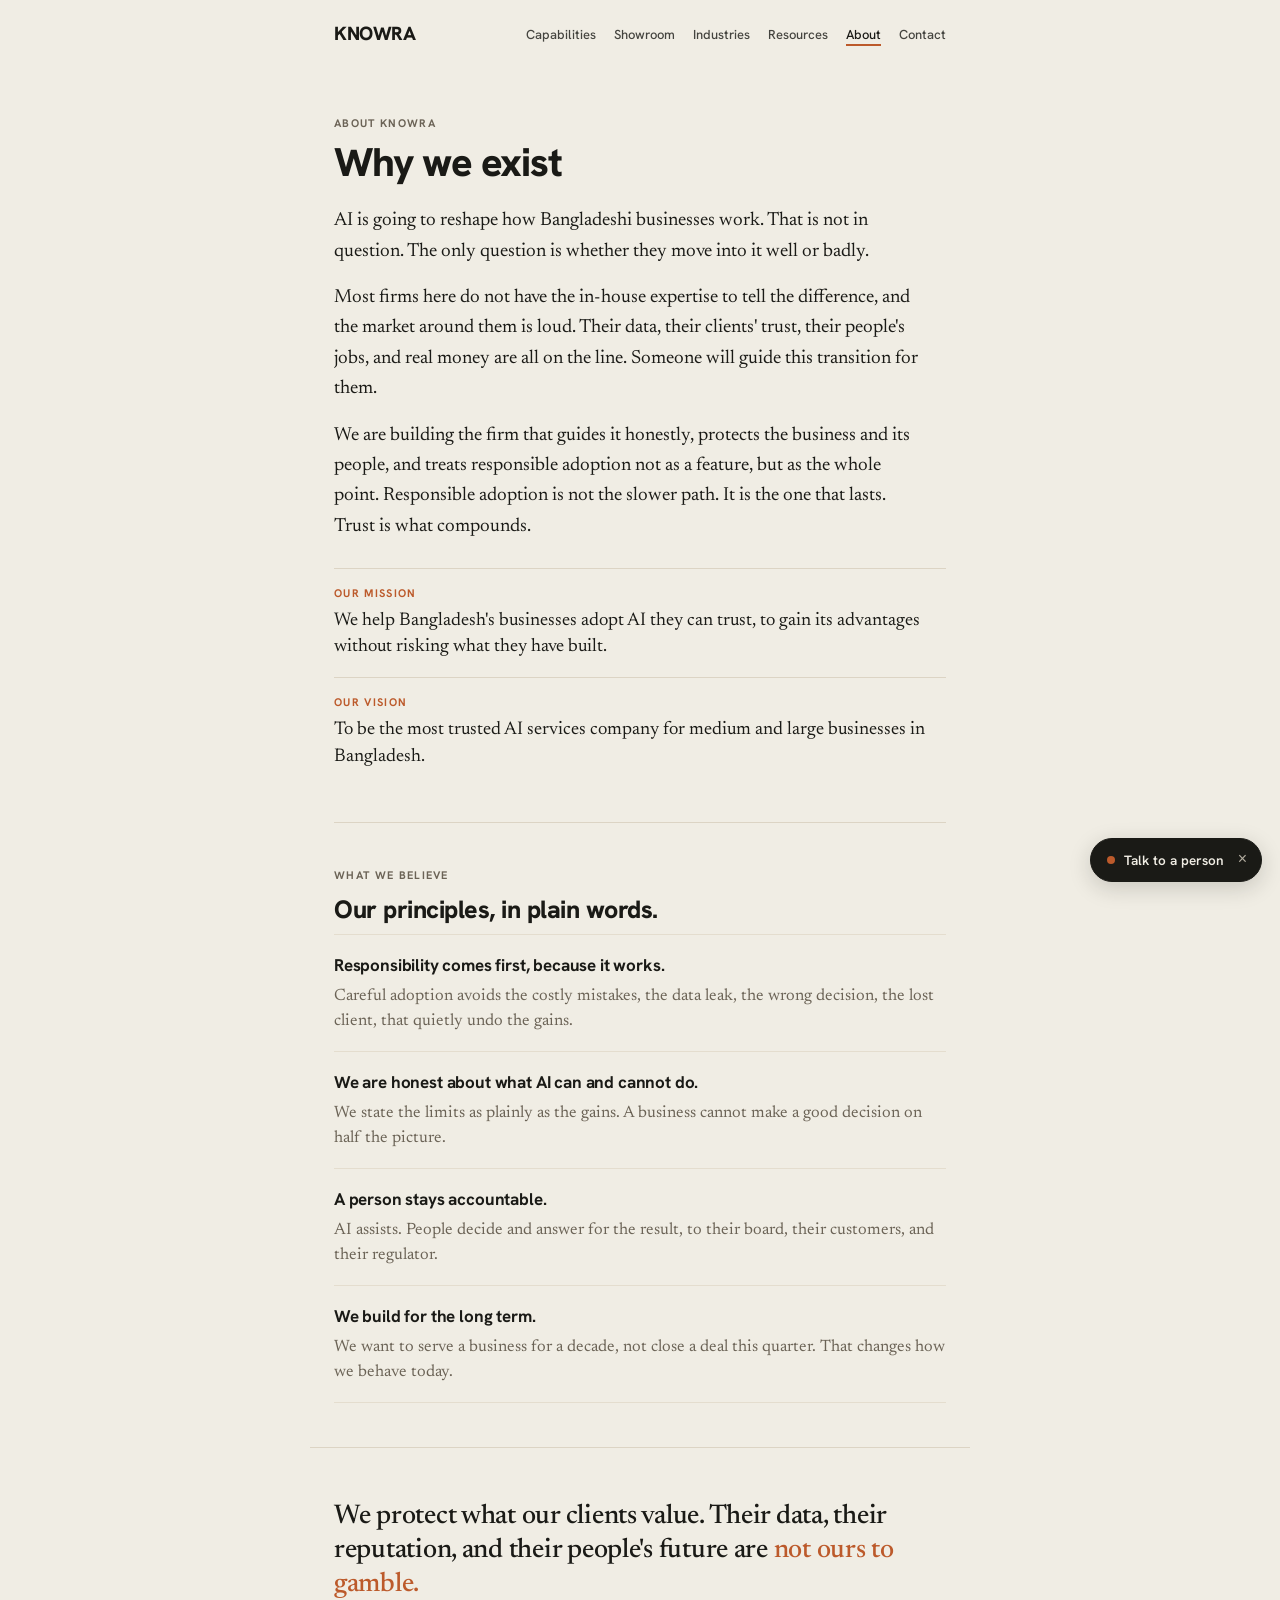
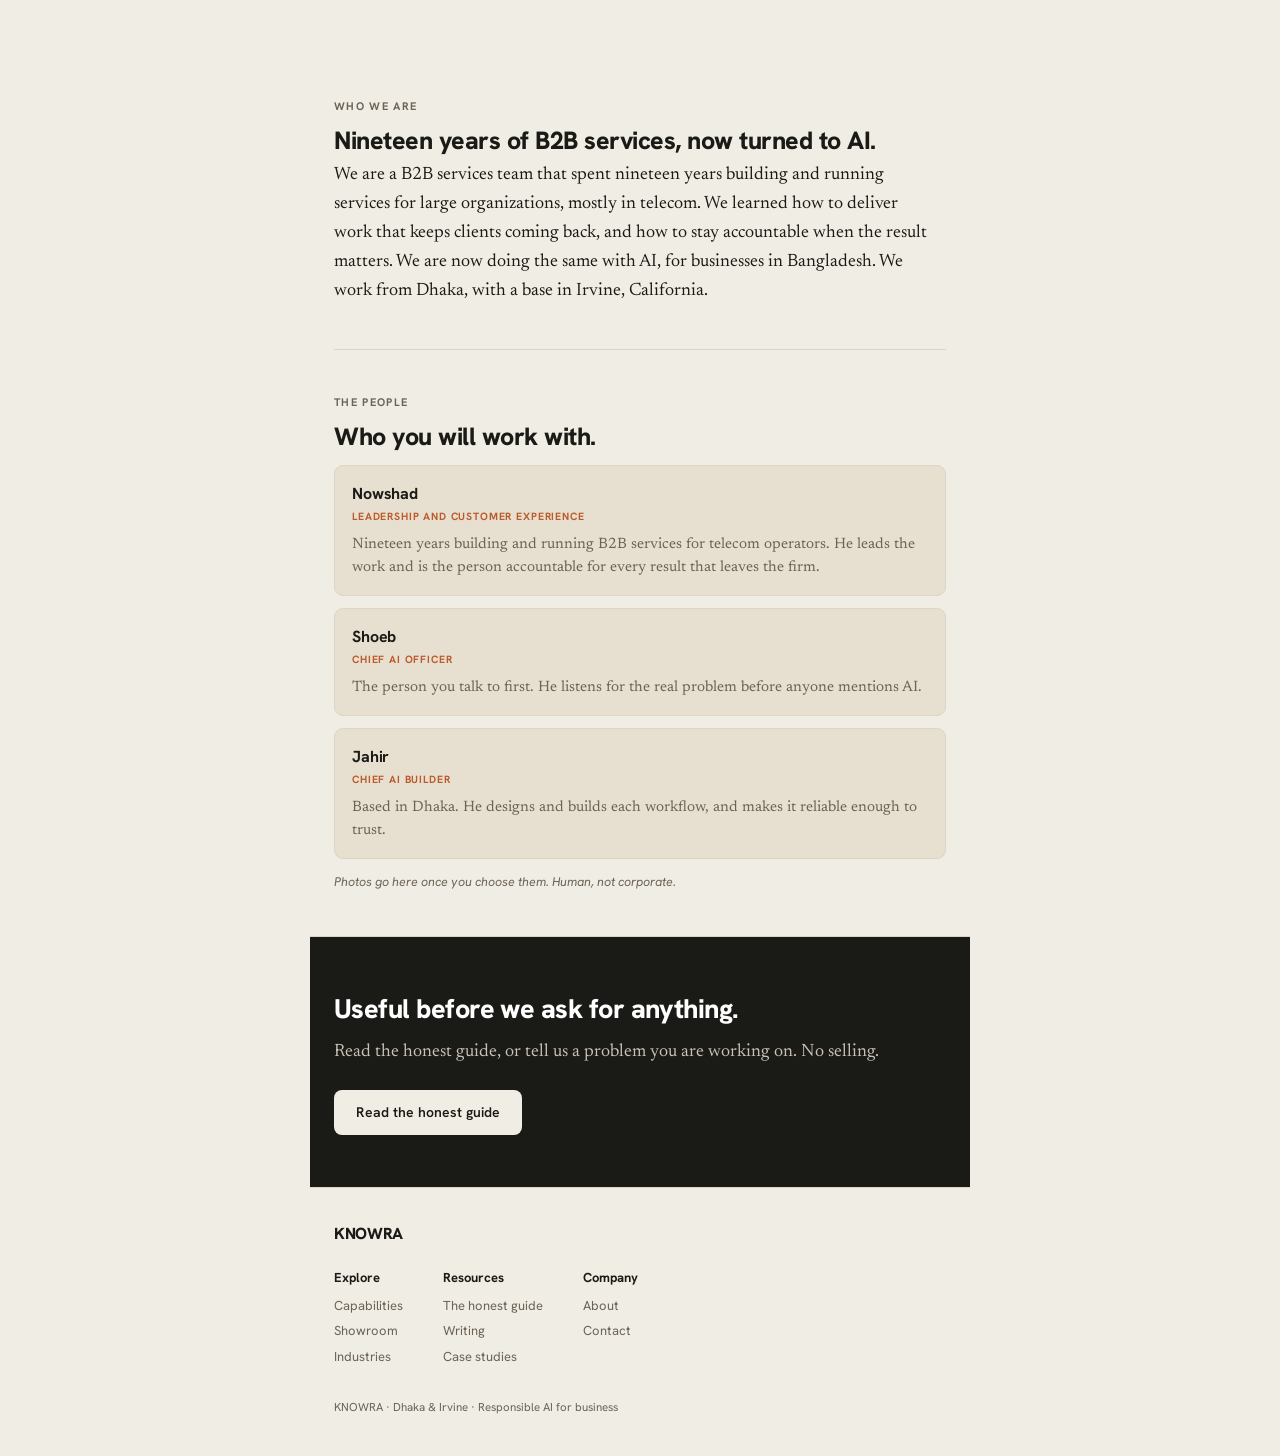
==== knowra_about.html @ c0407562 "Initial commit — KNOWRA website static files" ====
<!DOCTYPE html>
<html lang="en">
<head>
<meta charset="UTF-8">
<meta name="viewport" content="width=device-width, initial-scale=1.0">
<title>KNOWRA · About</title>
<link rel="preconnect" href="https://fonts.googleapis.com">
<link rel="preconnect" href="https://fonts.gstatic.com" crossorigin>
<link href="https://fonts.googleapis.com/css2?family=Hanken+Grotesk:wght@400;500;600;700;800&family=Newsreader:ital,opsz,wght@0,6..72,400;0,6..72,500;1,6..72,400&display=swap" rel="stylesheet">
<style>
  *,*::before,*::after{box-sizing:border-box;margin:0;padding:0}
  :root{
    --bg:#f0ede4;--ink:#1a1a16;--muted:#6b6356;--green:#1a1a16;--green-d:#1a1a16;
    --rule:#dcd4c4;--rule2:#e4ddce;--accent2:#bc5a2b;--accent:#bc5a2b;
  }
  body{font-family:'Hanken Grotesk',system-ui,sans-serif;background:var(--bg);color:var(--ink);font-size:16px;line-height:1.5;-webkit-font-smoothing:antialiased}
  .page{max-width:660px;margin:0 auto;background:var(--bg)}
  .serif{font-family:'Newsreader',Georgia,serif}
  .eyebrow{font-size:11px;font-weight:700;letter-spacing:.12em;text-transform:uppercase;color:var(--muted)}

  .nav{display:flex;align-items:center;padding:20px 24px}
  .wm{font-size:19px;font-weight:800;letter-spacing:-.02em;color:var(--ink)}
  .nav-links{margin-left:auto;display:flex;gap:18px;font-size:13px;font-weight:500;color:var(--ink)}
  .nav-links a{opacity:.8;text-decoration:none;color:var(--ink)}
  .nav-links a.cur{opacity:1;text-decoration:underline;text-decoration-color:var(--accent);text-decoration-thickness:2px;text-underline-offset:5px}

  .ahero{padding:46px 24px 36px}
  .ahero h1{font-size:40px;line-height:1.08;font-weight:800;letter-spacing:-.03em;margin:10px 0 22px}
  .ahero p{font-family:'Newsreader',Georgia,serif;font-size:19px;line-height:1.6;color:var(--ink);margin-bottom:16px;max-width:97%}

  .mv{margin-top:26px}
  .mv .row{padding:16px 0;border-top:1px solid var(--rule)}
  .mv .k{font-size:11px;font-weight:700;letter-spacing:.12em;text-transform:uppercase;color:var(--accent);margin-bottom:6px}
  .mv .v{font-family:'Newsreader',Georgia,serif;font-size:18.5px;line-height:1.45;color:var(--ink)}

  .rule{border:none;border-top:1px solid var(--rule);margin:0 24px}
  .sec{padding:44px 24px}
  .sec h2{font-size:25px;line-height:1.14;font-weight:800;letter-spacing:-.02em;margin:12px 0 6px}

  .items{margin-top:10px}
  .item{padding:18px 0;border-top:1px solid var(--rule2)}
  .item:last-child{border-bottom:1px solid var(--rule2)}
  .item h3{font-size:17px;font-weight:700;letter-spacing:-.01em;margin-bottom:5px}
  .item p{font-family:'Newsreader',Georgia,serif;font-size:16.5px;line-height:1.5;color:var(--muted)}

  .statement{padding:52px 24px;border-top:1px solid var(--rule)}
  .statement p{font-size:27px;line-height:1.26;font-weight:500;letter-spacing:-.01em;max-width:94%}
  .statement .g{color:var(--accent)}

  .whoami{font-family:'Newsreader',Georgia,serif;font-size:18px;line-height:1.6;color:var(--ink);max-width:97%}

  .people{display:flex;flex-direction:column;gap:12px;margin-top:14px}
  .pcard{border:1px solid var(--rule);border-radius:9px;padding:16px 17px;background:#e7e0d1}
  .pcard .pname{font-size:16px;font-weight:700;letter-spacing:-.01em}
  .pcard .prole{font-size:10.5px;font-weight:700;letter-spacing:.08em;text-transform:uppercase;color:var(--accent);margin:3px 0 9px}
  .pcard .pbio{font-family:'Newsreader',Georgia,serif;font-size:15px;line-height:1.5;color:var(--muted)}
  .pnote{font-size:12.5px;font-style:italic;color:var(--muted);margin-top:14px}

  .cta{padding:52px 24px;background:var(--ink);color:#f0ede4;text-align:left;border-top:1px solid var(--rule)}
  .cta h2{font-size:27px;font-weight:800;letter-spacing:-.02em;color:#fff;margin-bottom:10px}
  .cta p{font-family:'Newsreader',Georgia,serif;font-size:18px;color:#c9c2b5;margin-bottom:24px}
  .btn{font-size:14px;font-weight:600;padding:12px 22px;border-radius:8px;text-decoration:none;display:inline-block}
  .cta .btn{background:#f0ede4;color:var(--ink)}

  .foot{padding:34px 24px 40px;border-top:1px solid var(--rule)}
  .foot .top{display:flex;justify-content:space-between;align-items:baseline;margin-bottom:22px}
  .foot .wm{font-size:16px}
  .foot .cols{display:flex;gap:40px;flex-wrap:wrap;font-size:13px}
  .foot .col b{display:block;font-weight:700;margin-bottom:8px}
  .foot .col a{display:block;color:var(--muted);text-decoration:none;margin-bottom:6px}
  .foot .legal{margin-top:26px;font-size:11.5px;color:var(--muted)}

  @media(max-width:480px){
    .nav-links{display:none}
    .ahero{padding:38px 20px 30px}.ahero h1{font-size:32px}.ahero p{font-size:18px}
    .sec,.statement{padding:36px 20px}.statement p{font-size:23px}
    .cta{padding:40px 20px}
  }
  .fab{position:fixed;right:18px;bottom:18px;z-index:60;display:flex;align-items:center;background:var(--ink);border:1px solid var(--ink);border-radius:999px;box-shadow:0 6px 22px rgba(26,26,22,.18);opacity:0;transform:translateY(8px);animation:fabin .5s ease .9s forwards}
  .fab-link{display:flex;align-items:center;gap:9px;padding:11px 8px 11px 16px;text-decoration:none;color:#f0ede4;font-size:13.5px;font-weight:600}
  .fab-link .dot{width:8px;height:8px;border-radius:50%;background:var(--accent)}
  .fab-x{background:none;border:none;cursor:pointer;color:#b3ada0;font-size:16px;line-height:1;padding:9px 14px 10px 6px}
  @keyframes fabin{to{opacity:1;transform:translateY(0)}}
</style>
</head>
<body>
<div class="page">

  <div class="nav">
    <a class="wm" href="index.html" style="text-decoration:none">KNOWRA</a>
    <div class="nav-links"><a href="knowra_capabilities.html">Capabilities</a><a href="knowra_showroom.html">Showroom</a><a href="knowra_industries.html">Industries</a><a href="knowra_resources.html">Resources</a><a class="cur" href="knowra_about.html">About</a><a href="knowra_contact.html">Contact</a></div>
  </div>

  <div class="ahero">
    <div class="eyebrow">About KNOWRA</div>
    <h1>Why we exist</h1>
    <p>AI is going to reshape how Bangladeshi businesses work. That is not in question. The only question is whether they move into it well or badly.</p>
    <p>Most firms here do not have the in-house expertise to tell the difference, and the market around them is loud. Their data, their clients' trust, their people's jobs, and real money are all on the line. Someone will guide this transition for them.</p>
    <p>We are building the firm that guides it honestly, protects the business and its people, and treats responsible adoption not as a feature, but as the whole point. Responsible adoption is not the slower path. It is the one that lasts. Trust is what compounds.</p>

    <div class="mv">
      <div class="row">
        <div class="k">Our mission</div>
        <div class="v">We help Bangladesh's businesses adopt AI they can trust, to gain its advantages without risking what they have built.</div>
      </div>
      <div class="row">
        <div class="k">Our vision</div>
        <div class="v">To be the most trusted AI services company for medium and large businesses in Bangladesh.</div>
      </div>
    </div>
  </div>

  <hr class="rule">

  <div class="sec">
    <div class="eyebrow">What we believe</div>
    <h2>Our principles, in plain words.</h2>
    <div class="items">
      <div class="item"><h3>Responsibility comes first, because it works.</h3><p>Careful adoption avoids the costly mistakes, the data leak, the wrong decision, the lost client, that quietly undo the gains.</p></div>
      <div class="item"><h3>We are honest about what AI can and cannot do.</h3><p>We state the limits as plainly as the gains. A business cannot make a good decision on half the picture.</p></div>
      <div class="item"><h3>A person stays accountable.</h3><p>AI assists. People decide and answer for the result, to their board, their customers, and their regulator.</p></div>
      <div class="item"><h3>We build for the long term.</h3><p>We want to serve a business for a decade, not close a deal this quarter. That changes how we behave today.</p></div>
    </div>
  </div>

  <div class="statement">
    <p class="serif">We protect what our clients value. Their data, their reputation, and their people's future are <span class="g">not ours to gamble.</span></p>
  </div>

  <div class="sec">
    <div class="eyebrow">Who we are</div>
    <h2>Nineteen years of B2B services, now turned to AI.</h2>
    <p class="whoami">We are a B2B services team that spent nineteen years building and running services for large organizations, mostly in telecom. We learned how to deliver work that keeps clients coming back, and how to stay accountable when the result matters. We are now doing the same with AI, for businesses in Bangladesh. We work from Dhaka, with a base in Irvine, California.</p>
  </div>

  <hr class="rule">

  <div class="sec">
    <div class="eyebrow">The people</div>
    <h2>Who you will work with.</h2>
    <div class="people">
      <div class="pcard"><div class="pname">Nowshad</div><div class="prole">Leadership and Customer Experience</div><div class="pbio">Nineteen years building and running B2B services for telecom operators. He leads the work and is the person accountable for every result that leaves the firm.</div></div>
      <div class="pcard"><div class="pname">Shoeb</div><div class="prole">Chief AI Officer</div><div class="pbio">The person you talk to first. He listens for the real problem before anyone mentions AI.</div></div>
      <div class="pcard"><div class="pname">Jahir</div><div class="prole">Chief AI Builder</div><div class="pbio">Based in Dhaka. He designs and builds each workflow, and makes it reliable enough to trust.</div></div>
    </div>
    <div class="pnote">Photos go here once you choose them. Human, not corporate.</div>
  </div>

  <div class="cta">
    <h2>Useful before we ask for anything.</h2>
    <p>Read the honest guide, or tell us a problem you are working on. No selling.</p>
    <a class="btn" href="knowra_honest_guide.html">Read the honest guide</a>
  </div>

  <div class="foot">
    <div class="top"><a class="wm" href="index.html" style="text-decoration:none">KNOWRA</a></div>
    <div class="cols">
      <div class="col"><b>Explore</b><a href="knowra_capabilities.html">Capabilities</a><a href="knowra_showroom.html">Showroom</a><a href="knowra_industries.html">Industries</a></div>
      <div class="col"><b>Resources</b><a href="knowra_honest_guide.html">The honest guide</a><a href="#">Writing</a><a href="#">Case studies</a></div>
      <div class="col"><b>Company</b><a href="knowra_about.html">About</a><a href="knowra_contact.html">Contact</a></div>
    </div>
    <div class="legal">KNOWRA &middot; Dhaka &amp; Irvine &middot; Responsible AI for business</div>
  </div>

</div>
  <div class="fab" id="knowra-fab">
    <a class="fab-link" href="knowra_contact.html"><span class="dot"></span>Talk to a person</a>
    <button class="fab-x" aria-label="Dismiss" onclick="document.getElementById('knowra-fab').style.display='none'">&times;</button>
  </div>
</body>
</html>
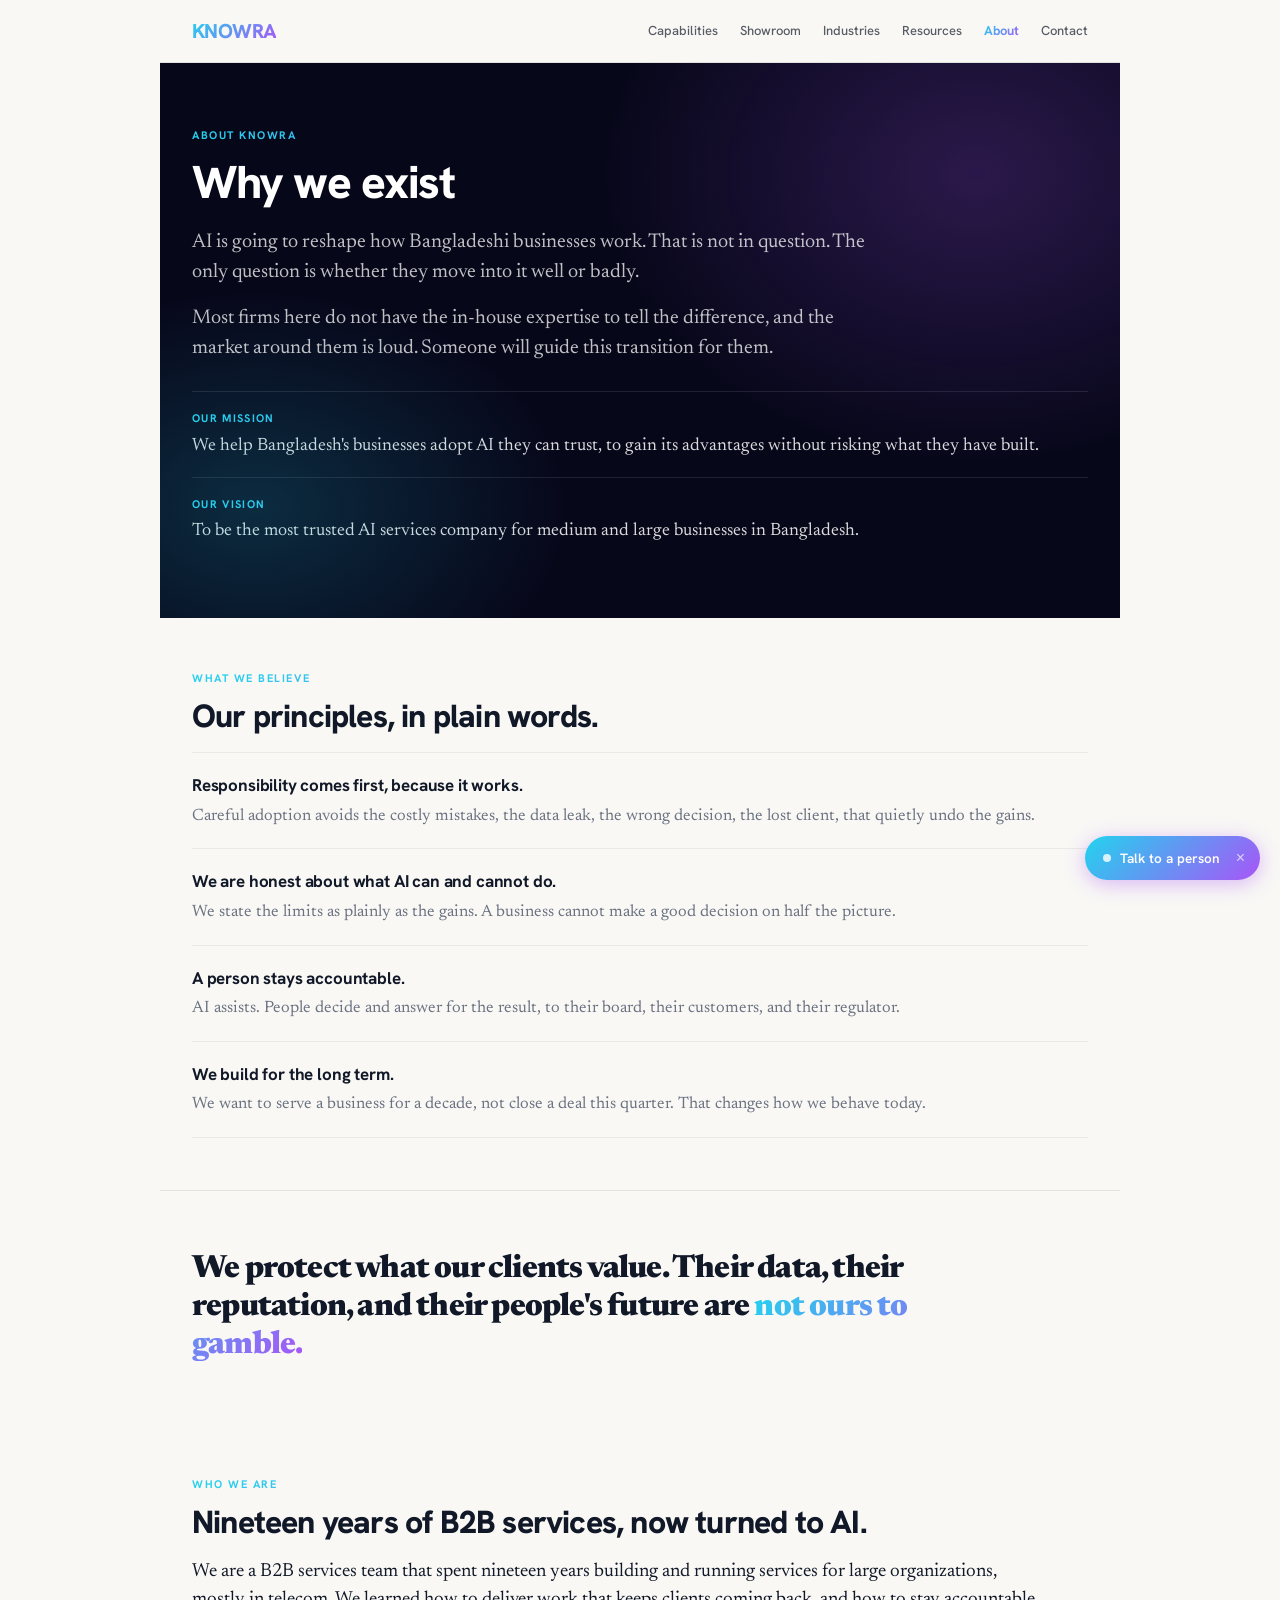
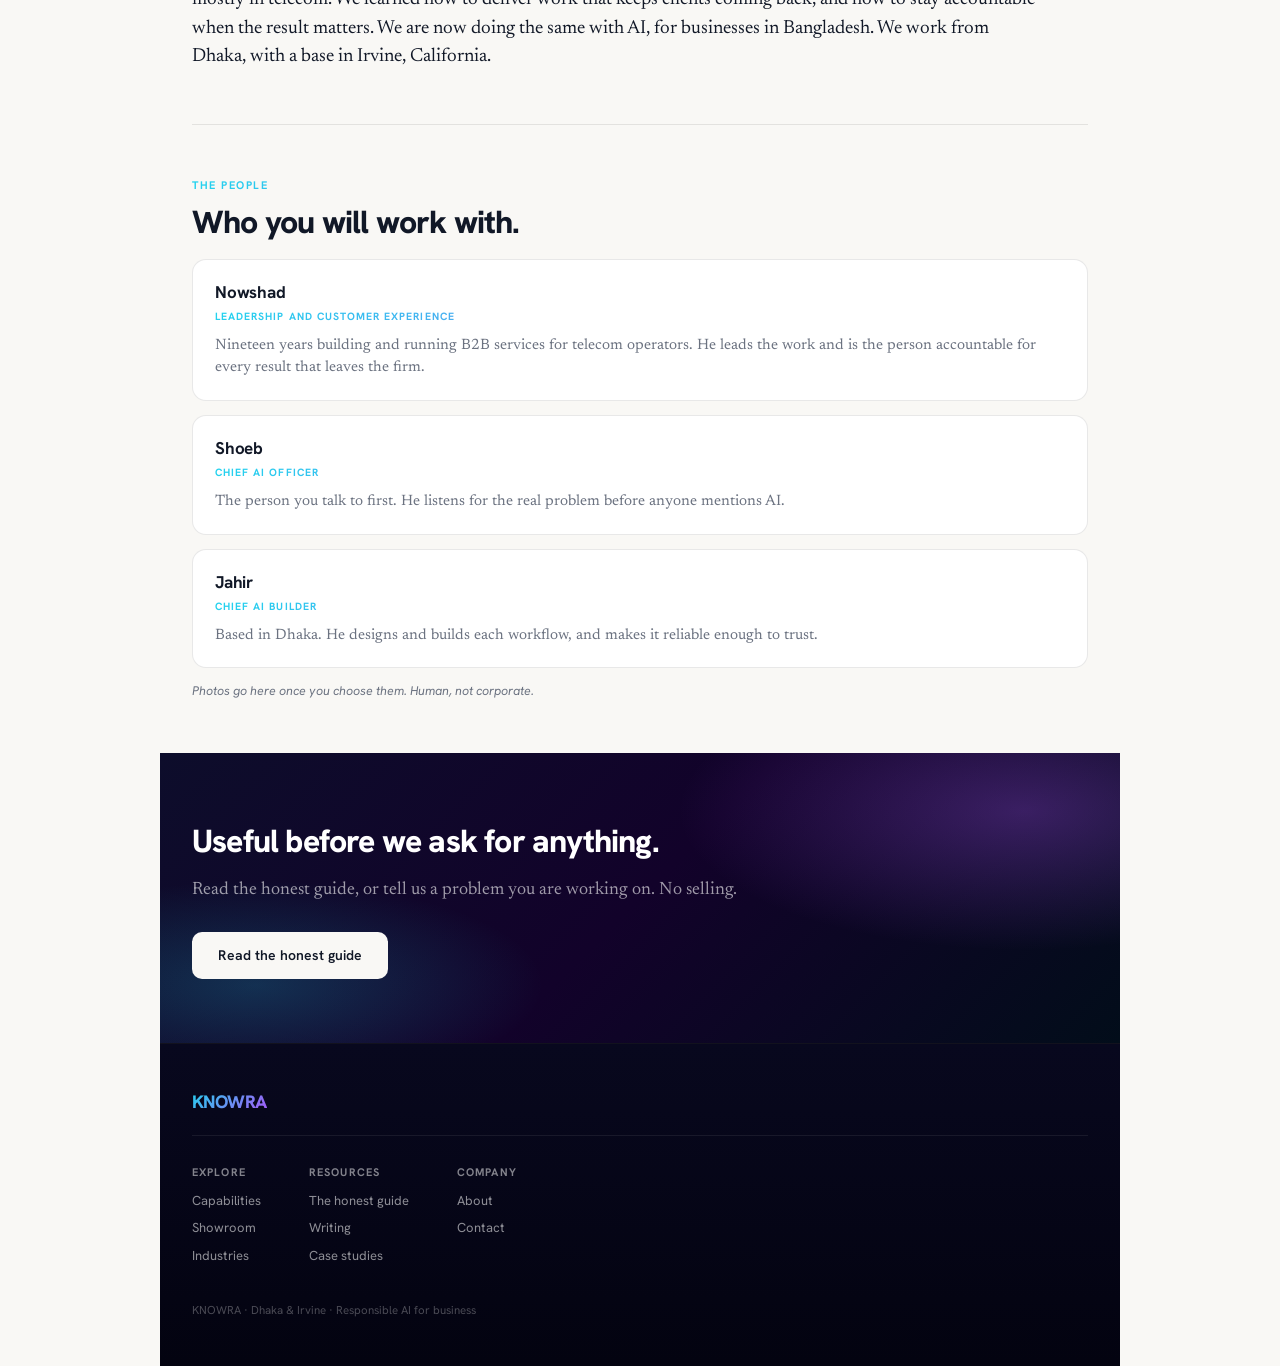
==== commit b601da6f: "Redesign: vibrant dark hero, gradient accents, scroll reveal, glassmorphism, shared CSS" ====
--- a/knowra_about.html
+++ b/knowra_about.html
@@ -7,165 +7,94 @@
 <link rel="preconnect" href="https://fonts.googleapis.com">
 <link rel="preconnect" href="https://fonts.gstatic.com" crossorigin>
 <link href="https://fonts.googleapis.com/css2?family=Hanken+Grotesk:wght@400;500;600;700;800&family=Newsreader:ital,opsz,wght@0,6..72,400;0,6..72,500;1,6..72,400&display=swap" rel="stylesheet">
-<style>
-  *,*::before,*::after{box-sizing:border-box;margin:0;padding:0}
-  :root{
-    --bg:#f0ede4;--ink:#1a1a16;--muted:#6b6356;--green:#1a1a16;--green-d:#1a1a16;
-    --rule:#dcd4c4;--rule2:#e4ddce;--accent2:#bc5a2b;--accent:#bc5a2b;
-  }
-  body{font-family:'Hanken Grotesk',system-ui,sans-serif;background:var(--bg);color:var(--ink);font-size:16px;line-height:1.5;-webkit-font-smoothing:antialiased}
-  .page{max-width:660px;margin:0 auto;background:var(--bg)}
-  .serif{font-family:'Newsreader',Georgia,serif}
-  .eyebrow{font-size:11px;font-weight:700;letter-spacing:.12em;text-transform:uppercase;color:var(--muted)}
-
-  .nav{display:flex;align-items:center;padding:20px 24px}
-  .wm{font-size:19px;font-weight:800;letter-spacing:-.02em;color:var(--ink)}
-  .nav-links{margin-left:auto;display:flex;gap:18px;font-size:13px;font-weight:500;color:var(--ink)}
-  .nav-links a{opacity:.8;text-decoration:none;color:var(--ink)}
-  .nav-links a.cur{opacity:1;text-decoration:underline;text-decoration-color:var(--accent);text-decoration-thickness:2px;text-underline-offset:5px}
-
-  .ahero{padding:46px 24px 36px}
-  .ahero h1{font-size:40px;line-height:1.08;font-weight:800;letter-spacing:-.03em;margin:10px 0 22px}
-  .ahero p{font-family:'Newsreader',Georgia,serif;font-size:19px;line-height:1.6;color:var(--ink);margin-bottom:16px;max-width:97%}
-
-  .mv{margin-top:26px}
-  .mv .row{padding:16px 0;border-top:1px solid var(--rule)}
-  .mv .k{font-size:11px;font-weight:700;letter-spacing:.12em;text-transform:uppercase;color:var(--accent);margin-bottom:6px}
-  .mv .v{font-family:'Newsreader',Georgia,serif;font-size:18.5px;line-height:1.45;color:var(--ink)}
-
-  .rule{border:none;border-top:1px solid var(--rule);margin:0 24px}
-  .sec{padding:44px 24px}
-  .sec h2{font-size:25px;line-height:1.14;font-weight:800;letter-spacing:-.02em;margin:12px 0 6px}
-
-  .items{margin-top:10px}
-  .item{padding:18px 0;border-top:1px solid var(--rule2)}
-  .item:last-child{border-bottom:1px solid var(--rule2)}
-  .item h3{font-size:17px;font-weight:700;letter-spacing:-.01em;margin-bottom:5px}
-  .item p{font-family:'Newsreader',Georgia,serif;font-size:16.5px;line-height:1.5;color:var(--muted)}
-
-  .statement{padding:52px 24px;border-top:1px solid var(--rule)}
-  .statement p{font-size:27px;line-height:1.26;font-weight:500;letter-spacing:-.01em;max-width:94%}
-  .statement .g{color:var(--accent)}
-
-  .whoami{font-family:'Newsreader',Georgia,serif;font-size:18px;line-height:1.6;color:var(--ink);max-width:97%}
-
-  .people{display:flex;flex-direction:column;gap:12px;margin-top:14px}
-  .pcard{border:1px solid var(--rule);border-radius:9px;padding:16px 17px;background:#e7e0d1}
-  .pcard .pname{font-size:16px;font-weight:700;letter-spacing:-.01em}
-  .pcard .prole{font-size:10.5px;font-weight:700;letter-spacing:.08em;text-transform:uppercase;color:var(--accent);margin:3px 0 9px}
-  .pcard .pbio{font-family:'Newsreader',Georgia,serif;font-size:15px;line-height:1.5;color:var(--muted)}
-  .pnote{font-size:12.5px;font-style:italic;color:var(--muted);margin-top:14px}
-
-  .cta{padding:52px 24px;background:var(--ink);color:#f0ede4;text-align:left;border-top:1px solid var(--rule)}
-  .cta h2{font-size:27px;font-weight:800;letter-spacing:-.02em;color:#fff;margin-bottom:10px}
-  .cta p{font-family:'Newsreader',Georgia,serif;font-size:18px;color:#c9c2b5;margin-bottom:24px}
-  .btn{font-size:14px;font-weight:600;padding:12px 22px;border-radius:8px;text-decoration:none;display:inline-block}
-  .cta .btn{background:#f0ede4;color:var(--ink)}
-
-  .foot{padding:34px 24px 40px;border-top:1px solid var(--rule)}
-  .foot .top{display:flex;justify-content:space-between;align-items:baseline;margin-bottom:22px}
-  .foot .wm{font-size:16px}
-  .foot .cols{display:flex;gap:40px;flex-wrap:wrap;font-size:13px}
-  .foot .col b{display:block;font-weight:700;margin-bottom:8px}
-  .foot .col a{display:block;color:var(--muted);text-decoration:none;margin-bottom:6px}
-  .foot .legal{margin-top:26px;font-size:11.5px;color:var(--muted)}
-
-  @media(max-width:480px){
-    .nav-links{display:none}
-    .ahero{padding:38px 20px 30px}.ahero h1{font-size:32px}.ahero p{font-size:18px}
-    .sec,.statement{padding:36px 20px}.statement p{font-size:23px}
-    .cta{padding:40px 20px}
-  }
-  .fab{position:fixed;right:18px;bottom:18px;z-index:60;display:flex;align-items:center;background:var(--ink);border:1px solid var(--ink);border-radius:999px;box-shadow:0 6px 22px rgba(26,26,22,.18);opacity:0;transform:translateY(8px);animation:fabin .5s ease .9s forwards}
-  .fab-link{display:flex;align-items:center;gap:9px;padding:11px 8px 11px 16px;text-decoration:none;color:#f0ede4;font-size:13.5px;font-weight:600}
-  .fab-link .dot{width:8px;height:8px;border-radius:50%;background:var(--accent)}
-  .fab-x{background:none;border:none;cursor:pointer;color:#b3ada0;font-size:16px;line-height:1;padding:9px 14px 10px 6px}
-  @keyframes fabin{to{opacity:1;transform:translateY(0)}}
-</style>
+<link rel="stylesheet" href="knowra.css">
 </head>
 <body>
 <div class="page">
 
-  <div class="nav">
-    <a class="wm" href="index.html" style="text-decoration:none">KNOWRA</a>
-    <div class="nav-links"><a href="knowra_capabilities.html">Capabilities</a><a href="knowra_showroom.html">Showroom</a><a href="knowra_industries.html">Industries</a><a href="knowra_resources.html">Resources</a><a class="cur" href="knowra_about.html">About</a><a href="knowra_contact.html">Contact</a></div>
+  <nav class="nav" id="nav">
+    <a class="wm" href="index.html">KNOWRA</a>
+    <div class="nav-links">
+      <a href="knowra_capabilities.html">Capabilities</a>
+      <a href="knowra_showroom.html">Showroom</a>
+      <a href="knowra_industries.html">Industries</a>
+      <a href="knowra_resources.html">Resources</a>
+      <a class="cur" href="knowra_about.html">About</a>
+      <a href="knowra_contact.html">Contact</a>
+    </div>
+  </nav>
+
+  <div class="ahero">
+    <span class="eyebrow">About KNOWRA</span>
+    <h1>Why we exist</h1>
+    <p class="lead">AI is going to reshape how Bangladeshi businesses work. That is not in question. The only question is whether they move into it well or badly.</p>
+    <p class="lead">Most firms here do not have the in-house expertise to tell the difference, and the market around them is loud. Someone will guide this transition for them.</p>
+    <div class="mv">
+      <div class="row"><div class="k">Our mission</div><div class="v">We help Bangladesh's businesses adopt AI they can trust, to gain its advantages without risking what they have built.</div></div>
+      <div class="row"><div class="k">Our vision</div><div class="v">To be the most trusted AI services company for medium and large businesses in Bangladesh.</div></div>
+    </div>
   </div>
 
-  <div class="ahero">
-    <div class="eyebrow">About KNOWRA</div>
-    <h1>Why we exist</h1>
-    <p>AI is going to reshape how Bangladeshi businesses work. That is not in question. The only question is whether they move into it well or badly.</p>
-    <p>Most firms here do not have the in-house expertise to tell the difference, and the market around them is loud. Their data, their clients' trust, their people's jobs, and real money are all on the line. Someone will guide this transition for them.</p>
-    <p>We are building the firm that guides it honestly, protects the business and its people, and treats responsible adoption not as a feature, but as the whole point. Responsible adoption is not the slower path. It is the one that lasts. Trust is what compounds.</p>
+  <div class="sec reveal">
+    <div class="eyebrow">What we believe</div>
+    <h2>Our principles, in plain words.</h2>
+    <div class="items">
+      <div class="item reveal"><h3>Responsibility comes first, because it works.</h3><p>Careful adoption avoids the costly mistakes, the data leak, the wrong decision, the lost client, that quietly undo the gains.</p></div>
+      <div class="item reveal reveal-delay-1"><h3>We are honest about what AI can and cannot do.</h3><p>We state the limits as plainly as the gains. A business cannot make a good decision on half the picture.</p></div>
+      <div class="item reveal reveal-delay-2"><h3>A person stays accountable.</h3><p>AI assists. People decide and answer for the result, to their board, their customers, and their regulator.</p></div>
+      <div class="item reveal reveal-delay-3"><h3>We build for the long term.</h3><p>We want to serve a business for a decade, not close a deal this quarter. That changes how we behave today.</p></div>
+    </div>
+  </div>
 
-    <div class="mv">
-      <div class="row">
-        <div class="k">Our mission</div>
-        <div class="v">We help Bangladesh's businesses adopt AI they can trust, to gain its advantages without risking what they have built.</div>
-      </div>
-      <div class="row">
-        <div class="k">Our vision</div>
-        <div class="v">To be the most trusted AI services company for medium and large businesses in Bangladesh.</div>
-      </div>
-    </div>
+  <div class="statement reveal">
+    <p class="serif">We protect what our clients value. Their data, their reputation, and their people's future are <span class="g">not ours to gamble.</span></p>
+  </div>
+
+  <div class="sec reveal">
+    <div class="eyebrow">Who we are</div>
+    <h2>Nineteen years of B2B services, now turned to AI.</h2>
+    <p class="lead-s">We are a B2B services team that spent nineteen years building and running services for large organizations, mostly in telecom. We learned how to deliver work that keeps clients coming back, and how to stay accountable when the result matters. We are now doing the same with AI, for businesses in Bangladesh. We work from Dhaka, with a base in Irvine, California.</p>
   </div>
 
   <hr class="rule">
 
-  <div class="sec">
-    <div class="eyebrow">What we believe</div>
-    <h2>Our principles, in plain words.</h2>
-    <div class="items">
-      <div class="item"><h3>Responsibility comes first, because it works.</h3><p>Careful adoption avoids the costly mistakes, the data leak, the wrong decision, the lost client, that quietly undo the gains.</p></div>
-      <div class="item"><h3>We are honest about what AI can and cannot do.</h3><p>We state the limits as plainly as the gains. A business cannot make a good decision on half the picture.</p></div>
-      <div class="item"><h3>A person stays accountable.</h3><p>AI assists. People decide and answer for the result, to their board, their customers, and their regulator.</p></div>
-      <div class="item"><h3>We build for the long term.</h3><p>We want to serve a business for a decade, not close a deal this quarter. That changes how we behave today.</p></div>
-    </div>
-  </div>
-
-  <div class="statement">
-    <p class="serif">We protect what our clients value. Their data, their reputation, and their people's future are <span class="g">not ours to gamble.</span></p>
-  </div>
-
-  <div class="sec">
-    <div class="eyebrow">Who we are</div>
-    <h2>Nineteen years of B2B services, now turned to AI.</h2>
-    <p class="whoami">We are a B2B services team that spent nineteen years building and running services for large organizations, mostly in telecom. We learned how to deliver work that keeps clients coming back, and how to stay accountable when the result matters. We are now doing the same with AI, for businesses in Bangladesh. We work from Dhaka, with a base in Irvine, California.</p>
-  </div>
-
-  <hr class="rule">
-
-  <div class="sec">
+  <div class="sec reveal">
     <div class="eyebrow">The people</div>
     <h2>Who you will work with.</h2>
     <div class="people">
-      <div class="pcard"><div class="pname">Nowshad</div><div class="prole">Leadership and Customer Experience</div><div class="pbio">Nineteen years building and running B2B services for telecom operators. He leads the work and is the person accountable for every result that leaves the firm.</div></div>
-      <div class="pcard"><div class="pname">Shoeb</div><div class="prole">Chief AI Officer</div><div class="pbio">The person you talk to first. He listens for the real problem before anyone mentions AI.</div></div>
-      <div class="pcard"><div class="pname">Jahir</div><div class="prole">Chief AI Builder</div><div class="pbio">Based in Dhaka. He designs and builds each workflow, and makes it reliable enough to trust.</div></div>
+      <div class="pcard reveal"><div class="pname">Nowshad</div><div class="prole">Leadership and Customer Experience</div><div class="pbio">Nineteen years building and running B2B services for telecom operators. He leads the work and is the person accountable for every result that leaves the firm.</div></div>
+      <div class="pcard reveal reveal-delay-1"><div class="pname">Shoeb</div><div class="prole">Chief AI Officer</div><div class="pbio">The person you talk to first. He listens for the real problem before anyone mentions AI.</div></div>
+      <div class="pcard reveal reveal-delay-2"><div class="pname">Jahir</div><div class="prole">Chief AI Builder</div><div class="pbio">Based in Dhaka. He designs and builds each workflow, and makes it reliable enough to trust.</div></div>
     </div>
     <div class="pnote">Photos go here once you choose them. Human, not corporate.</div>
   </div>
 
-  <div class="cta">
+  <div class="cta reveal">
     <h2>Useful before we ask for anything.</h2>
     <p>Read the honest guide, or tell us a problem you are working on. No selling.</p>
-    <a class="btn" href="knowra_honest_guide.html">Read the honest guide</a>
+    <a class="btn light" href="knowra_honest_guide.html">Read the honest guide</a>
   </div>
 
   <div class="foot">
-    <div class="top"><a class="wm" href="index.html" style="text-decoration:none">KNOWRA</a></div>
+    <div class="top"><a class="wm" href="index.html">KNOWRA</a></div>
     <div class="cols">
       <div class="col"><b>Explore</b><a href="knowra_capabilities.html">Capabilities</a><a href="knowra_showroom.html">Showroom</a><a href="knowra_industries.html">Industries</a></div>
       <div class="col"><b>Resources</b><a href="knowra_honest_guide.html">The honest guide</a><a href="#">Writing</a><a href="#">Case studies</a></div>
       <div class="col"><b>Company</b><a href="knowra_about.html">About</a><a href="knowra_contact.html">Contact</a></div>
     </div>
-    <div class="legal">KNOWRA &middot; Dhaka &amp; Irvine &middot; Responsible AI for business</div>
+    <div class="legal">KNOWRA · Dhaka &amp; Irvine · Responsible AI for business</div>
   </div>
 
 </div>
-  <div class="fab" id="knowra-fab">
-    <a class="fab-link" href="knowra_contact.html"><span class="dot"></span>Talk to a person</a>
-    <button class="fab-x" aria-label="Dismiss" onclick="document.getElementById('knowra-fab').style.display='none'">&times;</button>
-  </div>
+<div class="fab" id="knowra-fab">
+  <a class="fab-link" href="knowra_contact.html"><span class="dot"></span>Talk to a person</a>
+  <button class="fab-x" aria-label="Dismiss" onclick="document.getElementById('knowra-fab').style.display='none'">×</button>
+</div>
+<script>
+const nav=document.getElementById('nav');
+window.addEventListener('scroll',()=>nav.classList.toggle('scrolled',window.scrollY>20));
+const io=new IntersectionObserver(e=>e.forEach(x=>{if(x.isIntersecting){x.target.classList.add('visible');io.unobserve(x.target);}}),{threshold:.12});
+document.querySelectorAll('.reveal').forEach(el=>io.observe(el));
+</script>
 </body>
 </html>
--- a/knowra.css
+++ b/knowra.css
@@ -0,0 +1,434 @@
+/* ─── KNOWRA SHARED STYLES ─── */
+*,*::before,*::after{box-sizing:border-box;margin:0;padding:0}
+:root{
+  --bg:#f9f8f5;--dark:#07071a;--ink:#111827;--muted:#6b7280;
+  --cyan:#22d3ee;--purple:#a855f7;--orange:#f97316;
+  --rule:rgba(0,0,0,.09);--rule2:rgba(0,0,0,.06);
+  --glass:rgba(255,255,255,.07);--glass-border:rgba(255,255,255,.13);
+  --grad:linear-gradient(135deg,var(--cyan),var(--purple));
+}
+html{scroll-behavior:smooth}
+body{font-family:'Hanken Grotesk',system-ui,sans-serif;background:var(--bg);color:var(--ink);font-size:16px;line-height:1.5;-webkit-font-smoothing:antialiased}
+.serif{font-family:'Newsreader',Georgia,serif}
+.eyebrow{font-size:11px;font-weight:700;letter-spacing:.14em;text-transform:uppercase;
+  background:var(--grad);-webkit-background-clip:text;-webkit-text-fill-color:transparent;background-clip:text}
+
+/* ── PAGE WRAPPER ── */
+.page{max-width:960px;margin:0 auto}
+
+/* ── NAV ── */
+.nav{
+  position:sticky;top:0;z-index:100;
+  display:flex;align-items:center;padding:16px 32px;
+  background:rgba(249,248,245,.82);backdrop-filter:blur(14px);-webkit-backdrop-filter:blur(14px);
+  border-bottom:1px solid var(--rule);
+  transition:box-shadow .3s;
+}
+.nav.scrolled{box-shadow:0 2px 24px rgba(0,0,0,.08)}
+.wm{font-size:20px;font-weight:800;letter-spacing:-.03em;text-decoration:none;
+  background:var(--grad);-webkit-background-clip:text;-webkit-text-fill-color:transparent;background-clip:text}
+.nav-links{margin-left:auto;display:flex;gap:22px;font-size:13px;font-weight:500}
+.nav-links a{opacity:.7;text-decoration:none;color:var(--ink);transition:opacity .2s}
+.nav-links a:hover{opacity:1}
+.nav-links a.cur{opacity:1;font-weight:700;
+  background:var(--grad);-webkit-background-clip:text;-webkit-text-fill-color:transparent;background-clip:text}
+
+/* ── HERO (dark) ── */
+.hero-dark{
+  position:relative;overflow:hidden;
+  background:var(--dark);
+  padding:80px 32px 72px;
+}
+.hero-dark::before{
+  content:'';position:absolute;inset:0;
+  background:
+    radial-gradient(ellipse 55% 55% at 80% 30%,rgba(168,85,247,.28) 0%,transparent 70%),
+    radial-gradient(ellipse 50% 60% at 20% 70%,rgba(34,211,238,.22) 0%,transparent 70%);
+  animation:orb 8s ease-in-out infinite alternate;
+}
+@keyframes orb{
+  0%{transform:scale(1) translateY(0)}
+  100%{transform:scale(1.08) translateY(-12px)}
+}
+.hero-dark .eyebrow{margin-bottom:16px;display:block}
+.hero-dark h1{
+  position:relative;font-size:54px;line-height:1.05;font-weight:800;letter-spacing:-.03em;
+  color:#fff;margin-bottom:26px;max-width:820px;
+}
+.hero-dark h1 .grad{
+  background:var(--grad);-webkit-background-clip:text;-webkit-text-fill-color:transparent;background-clip:text
+}
+.hero-dark h1 u{
+  text-decoration:underline;text-decoration-color:var(--cyan);
+  text-decoration-thickness:3px;text-underline-offset:6px;-webkit-text-fill-color:#fff
+}
+.hero-dark .lead{
+  position:relative;font-family:'Newsreader',Georgia,serif;
+  font-size:22px;line-height:1.5;color:rgba(255,255,255,.8);max-width:680px;margin-bottom:12px
+}
+.hero-dark .lead-note{
+  position:relative;font-size:15px;color:rgba(255,255,255,.5);max-width:620px;margin-bottom:38px
+}
+.hero-dark .btns{position:relative;display:flex;gap:14px;flex-wrap:wrap}
+
+/* ── INNER HERO (pages other than index) ── */
+.ahero{
+  position:relative;overflow:hidden;
+  background:var(--dark);padding:64px 32px 56px;
+}
+.ahero::before{
+  content:'';position:absolute;inset:0;
+  background:radial-gradient(ellipse 60% 80% at 85% 20%,rgba(168,85,247,.22) 0%,transparent 65%),
+    radial-gradient(ellipse 50% 60% at 10% 80%,rgba(34,211,238,.18) 0%,transparent 65%);
+}
+.ahero .eyebrow{display:block;margin-bottom:14px}
+.ahero h1{position:relative;font-size:46px;line-height:1.08;font-weight:800;letter-spacing:-.03em;color:#fff;margin-bottom:20px}
+.ahero .lead{position:relative;font-family:'Newsreader',Georgia,serif;font-size:20px;line-height:1.5;color:rgba(255,255,255,.75);max-width:700px;margin-bottom:16px}
+.brandline{position:relative;font-size:15px;font-weight:700;color:rgba(255,255,255,.5);padding-left:14px;border-left:3px solid var(--cyan)}
+
+/* ── BUTTONS ── */
+.btn{font-size:14px;font-weight:600;padding:13px 26px;border-radius:10px;text-decoration:none;display:inline-block;transition:all .25s;position:relative}
+.btn.solid{
+  background:var(--grad);color:#fff;
+  box-shadow:0 0 0 0 rgba(168,85,247,0);
+}
+.btn.solid:hover{box-shadow:0 0 28px rgba(168,85,247,.5),0 0 56px rgba(34,211,238,.25);transform:translateY(-2px)}
+.btn.ghost{background:transparent;color:#fff;border:1.5px solid rgba(255,255,255,.3)}
+.btn.ghost:hover{border-color:var(--cyan);color:var(--cyan);box-shadow:0 0 18px rgba(34,211,238,.2);transform:translateY(-2px)}
+.btn.dark{background:var(--dark);color:#fff}
+.btn.dark:hover{box-shadow:0 0 24px rgba(168,85,247,.4);transform:translateY(-2px)}
+.btn.light{background:#f9f8f5;color:var(--ink)}
+.btn.light:hover{box-shadow:0 4px 20px rgba(0,0,0,.12);transform:translateY(-2px)}
+
+/* Glow pulse on primary CTA */
+@keyframes glow-pulse{0%,100%{box-shadow:0 0 16px rgba(168,85,247,.4)}50%{box-shadow:0 0 36px rgba(168,85,247,.7),0 0 60px rgba(34,211,238,.3)}}
+.btn.solid.pulse{animation:glow-pulse 2.4s ease-in-out infinite}
+
+/* ── SECTION (light body) ── */
+.rule{border:none;border-top:1px solid var(--rule);margin:0 32px}
+.sec{padding:52px 32px}
+.sec h2{font-size:32px;line-height:1.1;font-weight:800;letter-spacing:-.025em;margin:12px 0 18px}
+.sec h2.sm{font-size:26px}
+.lead-s{font-family:'Newsreader',Georgia,serif;font-size:19px;line-height:1.5;color:var(--ink);max-width:95%}
+
+/* ── REVEAL ON SCROLL ── */
+.reveal{opacity:0;transform:translateY(28px);transition:opacity .6s ease,transform .6s ease}
+.reveal.visible{opacity:1;transform:none}
+.reveal-delay-1{transition-delay:.1s}
+.reveal-delay-2{transition-delay:.2s}
+.reveal-delay-3{transition-delay:.3s}
+
+/* ── STAT FIGURES ── */
+.figs{display:flex;gap:24px;margin-top:32px;padding-top:28px;border-top:1px solid var(--rule);flex-wrap:wrap}
+.fig{flex:1;min-width:140px}
+.fig .n{font-size:42px;font-weight:800;letter-spacing:-.03em;line-height:1;
+  background:var(--grad);-webkit-background-clip:text;-webkit-text-fill-color:transparent;background-clip:text}
+.fig .l{font-family:'Newsreader',Georgia,serif;font-size:15px;line-height:1.42;color:var(--ink);margin-top:8px}
+.figsrc{font-size:12px;color:var(--muted);margin-top:14px}
+
+/* ── PIPELINE ── */
+.pipe{margin:26px 0 32px}
+.pnode{
+  border:1px solid var(--rule);border-radius:12px;padding:15px 18px;
+  background:#fff;transition:all .3s;position:relative;overflow:hidden;
+}
+.pnode::before{content:'';position:absolute;left:0;top:0;bottom:0;width:3px;background:var(--grad)}
+.pnode:hover{box-shadow:0 4px 24px rgba(168,85,247,.15);transform:translateX(4px)}
+.pnode .pk{font-size:11px;font-weight:700;letter-spacing:.1em;text-transform:uppercase;
+  background:var(--grad);-webkit-background-clip:text;-webkit-text-fill-color:transparent;background-clip:text;margin-bottom:4px}
+.pnode .pv{font-size:15px;font-weight:600;letter-spacing:-.01em;color:var(--ink)}
+.pnode.out{border-color:var(--cyan);background:linear-gradient(135deg,rgba(34,211,238,.06),rgba(168,85,247,.06))}
+.pnode.out .pv{background:var(--grad);-webkit-background-clip:text;-webkit-text-fill-color:transparent;background-clip:text}
+.ptag{display:inline-block;margin-top:10px;font-size:11.5px;font-weight:600;
+  color:var(--orange);border:1px dashed var(--orange);border-radius:6px;padding:3px 10px}
+.pconn{text-align:center;font-size:20px;line-height:1;padding:8px 0;
+  background:var(--grad);-webkit-background-clip:text;-webkit-text-fill-color:transparent;background-clip:text}
+
+/* ── BEAT STEPS ── */
+.beat{padding:20px 0;border-top:1px solid var(--rule2)}
+.beat-h{display:flex;align-items:baseline;gap:14px;margin-bottom:7px}
+.beat-n{
+  font-size:13px;font-weight:800;min-width:24px;
+  background:var(--grad);-webkit-background-clip:text;-webkit-text-fill-color:transparent;background-clip:text}
+.beat-t{font-size:15px;font-weight:700;letter-spacing:-.01em}
+.beat-x{font-family:'Newsreader',Georgia,serif;font-size:16.5px;line-height:1.55;color:var(--ink);padding-left:38px}
+.beat.honest .beat-t{color:var(--orange)}
+.beat.honest .beat-n{background:none;-webkit-text-fill-color:var(--orange)}
+.pull{font-family:'Newsreader',Georgia,serif;font-size:22px;line-height:1.4;font-style:italic;
+  color:var(--ink);margin-top:32px;padding-left:18px;border-left:3px solid var(--cyan)}
+
+/* ── ITEMS LIST ── */
+.items{margin-top:10px}
+.item{padding:20px 0;border-top:1px solid var(--rule2);transition:padding-left .2s}
+.item:last-child{border-bottom:1px solid var(--rule2)}
+.item:hover{padding-left:6px}
+.item h3{font-size:17px;font-weight:700;letter-spacing:-.01em;margin-bottom:5px}
+.item p{font-family:'Newsreader',Georgia,serif;font-size:16.5px;line-height:1.5;color:var(--muted)}
+
+/* ── PRINCIPLES ── */
+.princ{margin-top:10px}
+.princ .p{padding:16px 0;border-top:1px solid var(--rule2);font-family:'Newsreader',Georgia,serif;font-size:18px;line-height:1.5;position:relative;padding-left:18px}
+.princ .p::before{content:'';position:absolute;left:0;top:20px;width:6px;height:6px;border-radius:50%;background:var(--grad);background:var(--cyan)}
+
+/* ── CHIPS ── */
+.chips{display:flex;flex-wrap:wrap;gap:10px;margin-top:20px}
+.chip{font-size:13px;font-weight:500;padding:8px 16px;border-radius:999px;color:var(--ink);
+  border:1px solid var(--rule);background:#fff;transition:all .2s;cursor:default}
+.chip:hover{border-color:var(--cyan);color:var(--cyan);box-shadow:0 0 12px rgba(34,211,238,.25)}
+
+/* ── GLASS CARDS (people, guide) ── */
+.pcard{
+  border:1px solid var(--rule);border-radius:14px;padding:20px 22px;
+  background:#fff;transition:all .3s;
+}
+.pcard:hover{border-color:transparent;box-shadow:0 0 0 1.5px var(--cyan),0 8px 32px rgba(34,211,238,.15);transform:translateY(-3px)}
+.pcard .pname{font-size:17px;font-weight:700;letter-spacing:-.01em}
+.pcard .prole{font-size:10.5px;font-weight:700;letter-spacing:.1em;text-transform:uppercase;
+  background:var(--grad);-webkit-background-clip:text;-webkit-text-fill-color:transparent;background-clip:text;margin:4px 0 10px}
+.pcard .pbio{font-family:'Newsreader',Georgia,serif;font-size:15px;line-height:1.5;color:var(--muted)}
+.people{display:flex;flex-direction:column;gap:14px;margin-top:16px}
+.pnote{font-size:12.5px;font-style:italic;color:var(--muted);margin-top:14px}
+
+/* ── MISSION/VISION rows ── */
+.mv{margin-top:28px}
+.mv .row{padding:18px 0;border-top:1px solid rgba(255,255,255,.1)}
+.mv .k{font-size:11px;font-weight:700;letter-spacing:.12em;text-transform:uppercase;
+  background:var(--grad);-webkit-background-clip:text;-webkit-text-fill-color:transparent;background-clip:text;margin-bottom:6px}
+.mv .v{font-family:'Newsreader',Georgia,serif;font-size:18px;line-height:1.45;color:rgba(255,255,255,.85)}
+
+/* ── STATEMENT BAND ── */
+.statement{padding:60px 32px;border-top:1px solid var(--rule)}
+.statement p{font-size:32px;line-height:1.18;font-weight:800;letter-spacing:-.025em;max-width:92%}
+.statement .g{background:var(--grad);-webkit-background-clip:text;-webkit-text-fill-color:transparent;background-clip:text}
+
+/* ── CTA BAND ── */
+.cta{
+  padding:64px 32px;
+  background:linear-gradient(135deg,#0d0d2b 0%,#12022a 50%,#020d1a 100%);
+  position:relative;overflow:hidden;
+}
+.cta::before{
+  content:'';position:absolute;inset:0;
+  background:radial-gradient(ellipse 60% 80% at 90% 20%,rgba(168,85,247,.3) 0%,transparent 60%),
+    radial-gradient(ellipse 50% 60% at 10% 80%,rgba(34,211,238,.2) 0%,transparent 60%);
+}
+.cta h2{position:relative;font-size:32px;font-weight:800;letter-spacing:-.025em;color:#fff;margin-bottom:12px}
+.cta p{position:relative;font-family:'Newsreader',Georgia,serif;font-size:18px;color:rgba(255,255,255,.6);margin-bottom:28px}
+
+/* ── FOOTER ── */
+.foot{
+  padding:44px 32px 48px;
+  background:linear-gradient(180deg,#08081e 0%,#030310 100%);
+  border-top:1px solid rgba(255,255,255,.06);
+}
+.foot .top{display:flex;justify-content:space-between;align-items:baseline;margin-bottom:28px;padding-bottom:20px;border-bottom:1px solid rgba(255,255,255,.07)}
+.foot .wm{font-size:18px}
+.foot .cols{display:flex;gap:48px;flex-wrap:wrap;font-size:13px}
+.foot .col b{display:block;font-weight:700;margin-bottom:10px;color:rgba(255,255,255,.5);font-size:11px;letter-spacing:.1em;text-transform:uppercase}
+.foot .col a{display:block;color:rgba(255,255,255,.55);text-decoration:none;margin-bottom:8px;transition:color .2s}
+.foot .col a:hover{color:#fff}
+.foot .legal{margin-top:28px;font-size:11.5px;color:rgba(255,255,255,.28)}
+
+/* ── FLOW BOX (index) ── */
+.flow{display:flex;align-items:stretch;gap:8px;margin:22px 0 28px;flex-wrap:wrap}
+.flow-box{flex:1;min-width:100px;border:1px solid var(--rule);border-radius:10px;padding:13px;font-size:13px;color:var(--muted);display:flex;align-items:center;background:#fff;transition:all .2s}
+.flow-box.accent{border-color:var(--cyan);color:var(--cyan);font-weight:600;box-shadow:0 0 12px rgba(34,211,238,.12)}
+.flow-arrow{align-self:center;font-size:18px;font-weight:700;background:var(--grad);-webkit-background-clip:text;-webkit-text-fill-color:transparent;background-clip:text}
+
+/* ── B/A COLS (showroom) ── */
+.ba{display:flex;gap:12px;margin-bottom:18px}
+.ba .col{flex:1;border:1px solid var(--rule);border-radius:12px;padding:15px 16px;background:#fff}
+.ba .col .k{font-size:10.5px;font-weight:700;letter-spacing:.1em;text-transform:uppercase;color:var(--muted);margin-bottom:7px}
+.ba .col.after .k{background:var(--grad);-webkit-background-clip:text;-webkit-text-fill-color:transparent;background-clip:text}
+.ba .col.after{border-color:rgba(34,211,238,.25);background:linear-gradient(135deg,rgba(34,211,238,.04),rgba(168,85,247,.04))}
+.ba .col .v{font-family:'Newsreader',Georgia,serif;font-size:14.5px;line-height:1.5;color:var(--ink)}
+
+/* ── XOUT (showroom) ── */
+.xout{font-size:19px;font-weight:800;letter-spacing:-.01em;margin-bottom:14px}
+.xout .ar{background:var(--grad);-webkit-background-clip:text;-webkit-text-fill-color:transparent;background-clip:text;margin:0 6px}
+
+/* ── HONEST BADGE ── */
+.xhonest{display:inline-block;font-size:11.5px;font-weight:600;color:var(--orange);border:1.5px dashed var(--orange);border-radius:8px;padding:7px 12px;line-height:1.4;background:rgba(249,115,22,.05)}
+
+/* ── EXHIBIT (showroom) ── */
+.exhibit{padding:36px 0;border-top:1px solid var(--rule)}
+.exhibit .xtag{font-size:10.5px;font-weight:700;letter-spacing:.1em;text-transform:uppercase;
+  background:var(--grad);-webkit-background-clip:text;-webkit-text-fill-color:transparent;background-clip:text;margin-bottom:8px}
+.exhibit h2{font-size:24px;font-weight:800;letter-spacing:-.02em;line-height:1.16;margin-bottom:5px}
+.exhibit .ctx{font-size:12.5px;color:var(--muted);margin-bottom:16px}
+.exhibit .prob{font-family:'Newsreader',Georgia,serif;font-size:16.5px;line-height:1.55;color:var(--ink);margin-bottom:22px;max-width:97%}
+
+/* ── CAPABILITIES ── */
+.cap-item{padding:26px 0;border-top:1px solid var(--rule2);transition:padding-left .2s}
+.cap-item:hover{padding-left:6px}
+.cap-item .ci{font-size:13px;font-weight:800;margin-bottom:5px;
+  background:var(--grad);-webkit-background-clip:text;-webkit-text-fill-color:transparent;background-clip:text}
+.cap-item h3{font-size:22px;font-weight:800;letter-spacing:-.02em;margin-bottom:10px}
+.cap-item p{font-family:'Newsreader',Georgia,serif;font-size:16.5px;line-height:1.55;color:var(--ink);max-width:97%}
+.slink{display:inline-block;margin-top:14px;font-size:13.5px;font-weight:600;color:var(--ink);text-decoration:none;transition:color .2s}
+.slink .sl-k{font-size:10.5px;font-weight:700;letter-spacing:.1em;text-transform:uppercase;
+  background:var(--grad);-webkit-background-clip:text;-webkit-text-fill-color:transparent;background-clip:text;margin-right:8px}
+.slink:hover{color:var(--cyan)}
+
+/* ── INDUSTRIES ── */
+.ind{padding:32px 0;border-top:1px solid var(--rule)}
+.ind h2{font-size:24px;font-weight:800;letter-spacing:-.02em;margin-bottom:12px}
+.ind p{font-family:'Newsreader',Georgia,serif;font-size:16.5px;line-height:1.55;color:var(--ink);max-width:97%;margin-bottom:14px}
+
+/* ── RESOURCES ── */
+.guide-card{background:#fff;border:1px solid var(--rule);border-radius:16px;padding:30px 28px;position:relative;overflow:hidden}
+.guide-card::before{content:'';position:absolute;top:0;left:0;right:0;height:3px;background:var(--grad)}
+.gtag{display:inline-block;font-size:10.5px;font-weight:700;letter-spacing:.1em;text-transform:uppercase;
+  color:var(--purple);border:1px solid var(--purple);border-radius:5px;padding:3px 9px;margin-bottom:18px;background:rgba(168,85,247,.06)}
+.guide-card h2{font-size:26px;line-height:1.18;font-weight:800;letter-spacing:-.02em;margin-bottom:12px}
+.guide-card .sub{font-family:'Newsreader',Georgia,serif;font-size:17px;line-height:1.5;color:var(--ink);margin-bottom:20px;max-width:96%}
+.guide-card ul{list-style:none;margin:0 0 20px}
+.guide-card li{position:relative;padding:7px 0 7px 22px;font-size:14.5px;line-height:1.5;border-bottom:1px solid var(--rule2)}
+.guide-card li:last-child{border-bottom:none}
+.guide-card li::before{content:'';position:absolute;left:0;top:15px;width:8px;height:8px;border-radius:50%;background:var(--grad);background:var(--cyan)}
+.src{font-size:12px;color:var(--muted);margin-bottom:22px;line-height:1.5}
+.email-cap{display:flex;gap:10px}
+.email-cap input{flex:1;font-family:'Hanken Grotesk',sans-serif;font-size:15px;color:var(--ink);background:#f9f8f5;border:1.5px solid var(--rule);border-radius:9px;padding:13px 14px;transition:border-color .2s}
+.email-cap input::placeholder{color:#a89f90}
+.email-cap input:focus{outline:none;border-color:var(--cyan);box-shadow:0 0 0 3px rgba(34,211,238,.12)}
+.email-cap button{background:var(--grad);color:#fff;border:none;border-radius:9px;padding:13px 22px;font-size:14px;font-weight:600;cursor:pointer;white-space:nowrap;transition:all .2s}
+.email-cap button:hover{box-shadow:0 0 20px rgba(168,85,247,.4);transform:translateY(-1px)}
+.capnote{font-size:12px;color:var(--muted);margin-top:12px;line-height:1.5}
+.art{padding:20px 0;border-top:1px solid var(--rule2);display:block;text-decoration:none;color:inherit;transition:padding-left .2s}
+.art:hover{padding-left:6px}
+.art h3{font-size:17px;font-weight:700;letter-spacing:-.01em;margin-bottom:5px}
+.art p{font-family:'Newsreader',Georgia,serif;font-size:14.5px;line-height:1.5;color:var(--muted);margin-bottom:8px;max-width:96%}
+.art .read{font-size:10.5px;font-weight:700;letter-spacing:.1em;text-transform:uppercase;
+  background:var(--grad);-webkit-background-clip:text;-webkit-text-fill-color:transparent;background-clip:text}
+
+/* ── CONTACT FORM ── */
+.field{margin-bottom:18px}
+.field label{display:block;font-size:11px;font-weight:700;letter-spacing:.1em;text-transform:uppercase;color:var(--muted);margin-bottom:7px}
+.field input,.field select,.field textarea{width:100%;font-family:'Hanken Grotesk',sans-serif;font-size:15px;color:var(--ink);background:#fff;border:1.5px solid var(--rule);border-radius:10px;padding:12px 14px;transition:all .2s}
+.field input::placeholder,.field textarea::placeholder{color:#a89f90}
+.field textarea{min-height:130px;resize:vertical;line-height:1.5}
+.field input:focus,.field select:focus,.field textarea:focus{outline:none;border-color:var(--cyan);box-shadow:0 0 0 3px rgba(34,211,238,.1)}
+.form-row{display:flex;gap:16px}
+.form-row .field{flex:1}
+.send{
+  background:var(--grad);color:#fff;border:none;border-radius:10px;
+  padding:14px 32px;font-size:14px;font-weight:600;cursor:pointer;margin-top:4px;
+  transition:all .2s;
+}
+.send:hover{box-shadow:0 0 24px rgba(168,85,247,.4);transform:translateY(-2px)}
+.formnote{font-size:12.5px;color:var(--muted);margin-top:14px}
+.offices{display:flex;gap:16px;padding:0 0 8px;margin-top:36px}
+.office{flex:1;border-top:3px solid transparent;border-image:var(--grad) 1;padding-top:16px}
+.office .k{font-size:11px;font-weight:700;letter-spacing:.1em;text-transform:uppercase;
+  background:var(--grad);-webkit-background-clip:text;-webkit-text-fill-color:transparent;background-clip:text;margin-bottom:7px}
+.office .v{font-family:'Newsreader',Georgia,serif;font-size:15.5px;line-height:1.45;color:var(--ink)}
+.reassure{margin:28px 0}
+.reassure p{font-size:16px;font-weight:700;letter-spacing:-.01em;color:var(--ink);padding-left:16px;border-left:3px solid var(--cyan)}
+.direct{font-size:14.5px;color:var(--muted);margin-bottom:28px}
+.direct a{color:var(--ink);font-weight:600;text-decoration-color:var(--cyan);text-underline-offset:3px}
+
+/* ── WHY SECTION ── */
+.why p{font-family:'Newsreader',Georgia,serif;font-size:19px;line-height:1.55;color:var(--ink);margin-bottom:16px;max-width:96%}
+.why p:last-child{margin-bottom:0}
+
+/* ── BRANDLINE ── */
+.brandline-light{font-size:16px;font-weight:700;letter-spacing:-.01em;color:var(--ink);padding-left:14px;border-left:3px solid var(--cyan)}
+
+/* ── NOTE BAND ── */
+.note-band{padding:36px 32px}
+.note-band p{font-family:'Newsreader',Georgia,serif;font-size:17px;line-height:1.55;color:var(--ink);max-width:96%}
+.note-band h2{font-size:22px;font-weight:800;letter-spacing:-.02em;margin:10px 0 10px}
+.note-band a{color:var(--ink);font-weight:600;text-decoration-color:var(--cyan)}
+
+/* ── FAB ── */
+.fab{position:fixed;right:20px;bottom:20px;z-index:200;display:flex;align-items:center;
+  background:var(--grad);border-radius:999px;
+  box-shadow:0 4px 20px rgba(168,85,247,.4);
+  opacity:0;transform:translateY(10px);animation:fabin .5s ease .9s forwards}
+.fab-link{display:flex;align-items:center;gap:9px;padding:12px 10px 12px 18px;text-decoration:none;color:#fff;font-size:13.5px;font-weight:600}
+.fab-link .dot{width:8px;height:8px;border-radius:50%;background:#fff;opacity:.8}
+.fab-x{background:none;border:none;cursor:pointer;color:rgba(255,255,255,.7);font-size:16px;line-height:1;padding:10px 15px 10px 6px}
+.fab-x:hover{color:#fff}
+@keyframes fabin{to{opacity:1;transform:translateY(0)}}
+
+/* ── HONEST GUIDE PAGE ── */
+.mast{display:flex;align-items:center;padding:22px 0 18px;border-bottom:2px solid var(--ink);margin-bottom:6px}
+.mast .tag{margin-left:auto;font-size:10.5px;font-weight:700;letter-spacing:.1em;text-transform:uppercase;
+  color:var(--purple);border:1px solid var(--purple);border-radius:5px;padding:3px 9px;background:rgba(168,85,247,.06)}
+.guide-title{padding:36px 0 26px;border-bottom:1px solid var(--rule)}
+.guide-title h1{font-size:36px;line-height:1.12;font-weight:800;letter-spacing:-.03em;margin-bottom:16px}
+.guide-title .sub{font-family:'Newsreader',Georgia,serif;font-size:20px;line-height:1.45;color:var(--ink);margin-bottom:14px}
+.guide-title .aud{font-size:13.5px;color:var(--muted)}
+.opener{padding:26px 0;border-bottom:1px solid var(--rule)}
+.opener p{font-family:'Newsreader',Georgia,serif;font-size:17px;line-height:1.55;margin-bottom:14px}
+.opener p:last-child{margin-bottom:0}
+.guide-sec{padding:30px 0;border-bottom:1px solid var(--rule)}
+.snum{font-size:12px;font-weight:800;letter-spacing:.04em;margin-bottom:8px;
+  background:var(--grad);-webkit-background-clip:text;-webkit-text-fill-color:transparent;background-clip:text}
+.guide-sec h2{font-size:24px;line-height:1.18;font-weight:800;letter-spacing:-.02em;margin-bottom:14px}
+.guide-sec h3{font-size:16.5px;font-weight:700;letter-spacing:-.01em;margin:22px 0 10px}
+.guide-sec p{font-size:15.5px;line-height:1.58;margin-bottom:14px;max-width:97%}
+.guide-sec p:last-child{margin-bottom:0}
+.guide-src{font-size:12px;color:var(--muted);margin-top:4px}
+.guide-ba{background:#fff;border:1px solid var(--rule);border-radius:12px;padding:18px;margin:14px 0}
+.guide-ba .g-row{margin-bottom:12px}
+.guide-ba .g-row:last-of-type{margin-bottom:0}
+.guide-ba .k{font-size:10.5px;font-weight:700;letter-spacing:.1em;text-transform:uppercase;color:var(--muted);margin-bottom:4px}
+.guide-ba .g-row.after .k{background:var(--grad);-webkit-background-clip:text;-webkit-text-fill-color:transparent;background-clip:text}
+.guide-ba .g-row p{font-family:'Newsreader',Georgia,serif;font-size:14.8px;line-height:1.5;margin:0}
+.demo{margin:16px 0}
+.io{border-radius:10px;padding:16px;margin-bottom:12px}
+.io .k{font-size:10.5px;font-weight:700;letter-spacing:.1em;text-transform:uppercase;margin-bottom:7px}
+.io.in{background:#f9f8f5;border:1px solid var(--rule)}
+.io.in .k{color:var(--muted)}
+.io.out{background:linear-gradient(135deg,rgba(34,211,238,.06),rgba(168,85,247,.06));border:1px solid rgba(34,211,238,.2);border-left:3px solid var(--cyan)}
+.io.out .k{background:var(--grad);-webkit-background-clip:text;-webkit-text-fill-color:transparent;background-clip:text}
+.io p{font-family:'Newsreader',Georgia,serif;font-size:14.8px;line-height:1.55;margin:0;color:var(--ink)}
+.io.in p{font-style:italic;color:#5f584c}
+ul.clean{list-style:none;margin:8px 0 16px}
+ul.clean li{position:relative;padding:8px 0 8px 22px;font-size:15px;line-height:1.5;border-bottom:1px solid var(--rule2)}
+ul.clean li:last-child{border-bottom:none}
+ul.clean li::before{content:'';position:absolute;left:0;top:16px;width:8px;height:8px;border-radius:50%;background:var(--cyan)}
+ol.test{list-style:none;counter-reset:t;margin:10px 0 8px}
+ol.test li{position:relative;counter-increment:t;padding:12px 0 12px 40px;font-size:15px;line-height:1.5;border-bottom:1px solid var(--rule2)}
+ol.test li:last-child{border-bottom:none}
+ol.test li::before{content:counter(t);position:absolute;left:0;top:11px;width:26px;height:26px;
+  background:var(--grad);color:#fff;border-radius:50%;font-size:12px;font-weight:800;
+  display:flex;align-items:center;justify-content:center}
+.guide-pull{font-size:18px;font-weight:700;letter-spacing:-.01em;line-height:1.4;padding-left:16px;border-left:3px solid var(--cyan);margin:8px 0}
+.gfoot{padding:32px 0 0}
+.gfoot .wm{font-size:17px;margin-bottom:10px}
+.gfoot p{font-size:13.5px;color:var(--muted);line-height:1.55;margin-bottom:8px}
+.gfoot a{color:var(--ink);font-weight:600;text-decoration-color:var(--cyan);text-underline-offset:3px}
+.gfoot .disc{font-size:11.5px;color:var(--muted);margin-top:14px;font-style:italic}
+
+/* ── RESPONSIVE ── */
+@media(max-width:768px){
+  .nav{padding:14px 20px}
+  .nav-links{gap:14px;font-size:12px}
+  .hero-dark{padding:56px 20px 52px}
+  .hero-dark h1{font-size:38px}
+  .hero-dark .lead{font-size:19px}
+  .ahero{padding:48px 20px 40px}
+  .ahero h1{font-size:34px}
+  .sec,.statement,.cta,.note-band{padding-left:20px;padding-right:20px}
+  .rule{margin:0 20px}
+  .foot{padding:36px 20px 40px}
+  .figs{gap:16px}
+  .ba{flex-direction:column}
+  .form-row{flex-direction:column;gap:0}
+  .offices{flex-direction:column;gap:0}
+}
+@media(max-width:480px){
+  .nav-links{display:none}
+  .hero-dark h1{font-size:30px}
+  .ahero h1{font-size:28px}
+  .sec h2{font-size:26px}
+  .statement p{font-size:26px}
+  .cta h2{font-size:26px}
+  .email-cap{flex-direction:column}
+  .flow{flex-direction:column}
+}
+
+/* ── SHARED JS SNIPPET ── */
+/* (included via <script> tag in each page) */
